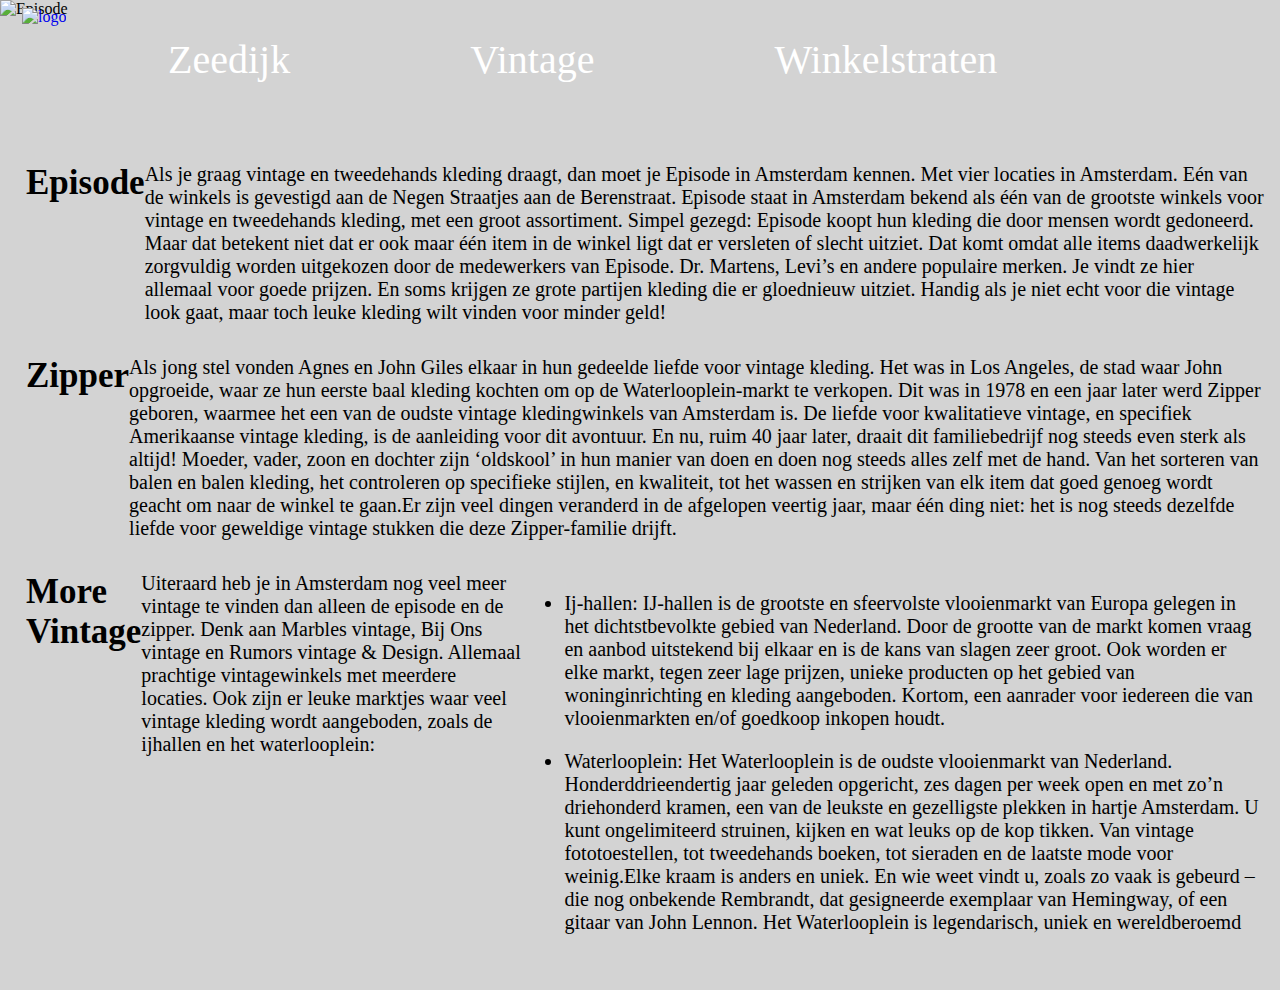
==== vintage.html @ 0643d3e7 "geupload" ====
<!DOCTYPE html>
<html lang="en">
<head>
    <meta charset="UTF-8">
    <meta name="viewport" content="width=device-width, initial-scale=1.0">
    <title>Document</title>
    <link rel="stylesheet" href="./style.css">

</head>
<body>
    <body style="background-color:lightgrey;"></body>

     <!--Navigatie-->
     <nav>
        <ul>                                                       
            <li><a href="Zeedijk.html">Zeedijk</a></li>
            <li><a href="Vintage.html">Vintage</a></li>
            <li><a href="Winkelstraten.html">Winkelstraten</a></li>
        </ul>
    </nav>

    <img class="epies" src="img/Episode3.jpeg" alt="Episode">

    <section>
        <a href="index.html"><img src="img/logo2.png" alt="logo"></a>
    </section>

    <h1>Vintage</h1>

    <article>
    <h2>Episode</h2>
    <p>Als je graag vintage en tweedehands kleding draagt, dan moet je Episode in Amsterdam kennen. 
        Met vier locaties in Amsterdam. Eén van de winkels is gevestigd aan de Negen Straatjes aan de Berenstraat. 
        Episode staat in Amsterdam bekend als één van de grootste winkels voor vintage en tweedehands 
        kleding, met een groot assortiment. Simpel gezegd: Episode koopt hun kleding die door mensen 
        wordt gedoneerd. Maar dat betekent niet dat er ook maar één item in de winkel ligt dat er versleten 
        of slecht uitziet. Dat komt omdat alle items daadwerkelijk zorgvuldig worden uitgekozen door de medewerkers van Episode.
        Dr. Martens, Levi’s en andere populaire merken. Je vindt ze hier allemaal voor goede prijzen. 
        En soms krijgen ze grote partijen kleding die er gloednieuw uitziet. 
        Handig als je niet echt voor die vintage look gaat, maar toch leuke kleding wilt vinden voor minder geld!
        </p></article>

    <article>   
    <h2>Zipper</h2>
    <p>Als jong stel vonden Agnes en John Giles elkaar in hun gedeelde liefde voor vintage kleding. Het was in Los Angeles,
        de stad waar John opgroeide, waar ze hun eerste baal kleding kochten om op de Waterlooplein-markt te verkopen. 
        Dit was in 1978 en een jaar later werd Zipper geboren, waarmee het een van de oudste vintage kledingwinkels van Amsterdam is.
        De liefde voor kwalitatieve vintage, en specifiek Amerikaanse vintage kleding, is de aanleiding voor dit avontuur. 
        En nu, ruim 40 jaar later, draait dit familiebedrijf nog steeds even sterk als altijd! Moeder, vader, zoon en dochter 
        zijn ‘oldskool’ in hun manier van doen en doen nog steeds alles zelf met de hand. Van het sorteren van balen en balen kleding,
        het controleren op specifieke stijlen, en kwaliteit, tot het wassen en strijken van elk item dat goed genoeg wordt
        geacht om naar de winkel te gaan.Er zijn veel dingen veranderd in de afgelopen veertig jaar, maar één ding niet:
        het is nog steeds dezelfde liefde voor geweldige vintage stukken die deze Zipper-familie drijft.</p>
    </article>

    <article>  
    <h2>More Vintage</h2>
    <p>Uiteraard heb je in Amsterdam nog veel meer vintage te vinden dan alleen de episode en de zipper. Denk aan Marbles vintage, 
        Bij Ons vintage en Rumors vintage & Design. Allemaal prachtige vintagewinkels met meerdere locaties. 
        Ook zijn er leuke marktjes waar veel vintage kleding wordt aangeboden, zoals de ijhallen en het waterlooplein:
        <ul>
            <li>Ij-hallen:
                IJ-hallen is de grootste en sfeervolste vlooienmarkt van Europa gelegen in het dichtstbevolkte gebied van Nederland. 
                Door de grootte van de markt komen vraag en aanbod uitstekend bij elkaar en is de kans van slagen zeer groot.
                 Ook worden er elke markt, tegen zeer lage prijzen, unieke producten op het gebied van woninginrichting en kleding aangeboden. 
                Kortom, een aanrader voor iedereen die van vlooienmarkten en/of goedkoop inkopen houdt.</li>
                
            <li>Waterlooplein:
                Het Waterlooplein is de oudste vlooienmarkt van Nederland. Honderddrieendertig jaar geleden opgericht, 
                zes dagen per week open en met zo’n driehonderd kramen, een van de leukste en gezelligste plekken in hartje Amsterdam. 
                U kunt ongelimiteerd struinen, kijken en wat leuks op de kop tikken. Van vintage fototoestellen, tot tweedehands boeken, 
                tot sieraden en de laatste mode voor weinig.Elke kraam is anders en uniek. En wie weet vindt u, 
                zoals zo vaak is gebeurd – die nog onbekende Rembrandt, dat gesigneerde exemplaar van Hemingway, 
                of een gitaar van John Lennon. Het Waterlooplein is legendarisch, uniek en wereldberoemd</li>
        </ul>
    </article>

</body>
</html>
---- style.css ----
* {
    padding: 0;
    margin: 0;
    box-sizing: border-box;
}

body{
    background-color: rgb(233, 231, 231)
}

h1{
    font-size: 7em;
    text-align: center;
    color: white;
    position: relative;
    bottom: 5em;
}


h1 + p{
    font-size: 4em;
    text-align: center;
    color: white;
    position: relative;
    bottom: 9em;
}

h2, h3{
    font-size: 35px;
    margin-left: 10px;
} 

nav ul{
    text-decoration: none;
}

/* buttons homepage*/

a:link{
    text-decoration: none;
    transition: background 0.5s ease;
    padding: 10px;
    border-radius: 0.3em;
}

nav ul{
    list-style: none;
    display: flex;
    position: absolute;
    top: 4%;
    left: 10%;
    font-size: 40px;
    justify-content: flex-end;
    gap: 4em;
}


nav ul li a{
    color: white;
}


nav li:last-child{
    margin-right: 0px;
}

nav li:first-child{
    margin-left: 30px;
}

li a:hover{
    color: black;
    background-color: white;
}


/* buttons homepage*/


.Foto{
    width: 100vw;
    height: 800px;
    margin-bottom: 0px;
}


main p{
    margin-right: 35em;
    font-size:20px;
    padding: 1em;
    border-radius: 0.3em;
}


.Kalver{
    float: right;
    max-width: 30%;
    margin-right: 120px;
    margin-top: 0px;
}

/*zeedijk*/

.cover{
    color: white;
    font-size: 2em;
    position: relative;
    bottom: 17em;
}

.dijk{
    width: 100vw;
}

/*Vintage*/

.epies {
    width: 100vw;
    height: 80%;
}


/*Winkelstraten*/

.straat {
    width: 100vw;
}

/*Markten*/

.markt {
    width: 100vw;
}


/*De stukjes tekst*/

article {
    padding-left: 1em;
    padding-right: 5em;
    padding-top: 2em;
    padding-bottom: 1em;
}

article p{
    color: black;
    font-size: 20px;
}

article ul :first-child{
    font-size: 20px;
    margin-top: 1em;
    margin-left: 2em;
}

article ul :last-child{
    margin-top: 1em;
    margin-left: 2em;
    font-size: 20px;
}

article ul :last-child {
    margin-bottom: 40px;
}

section {
   background-repeat: no-repeat;
   position: absolute;
   top: 8px;
   left: 12px;  
}

.sumibu {
    padding: 1em;
}

div img{
    display: flex;
    max-width: 25%;
}

article {
    display: flex;
    padding: 1em;
}

article img {
    max-width: 20%;
}
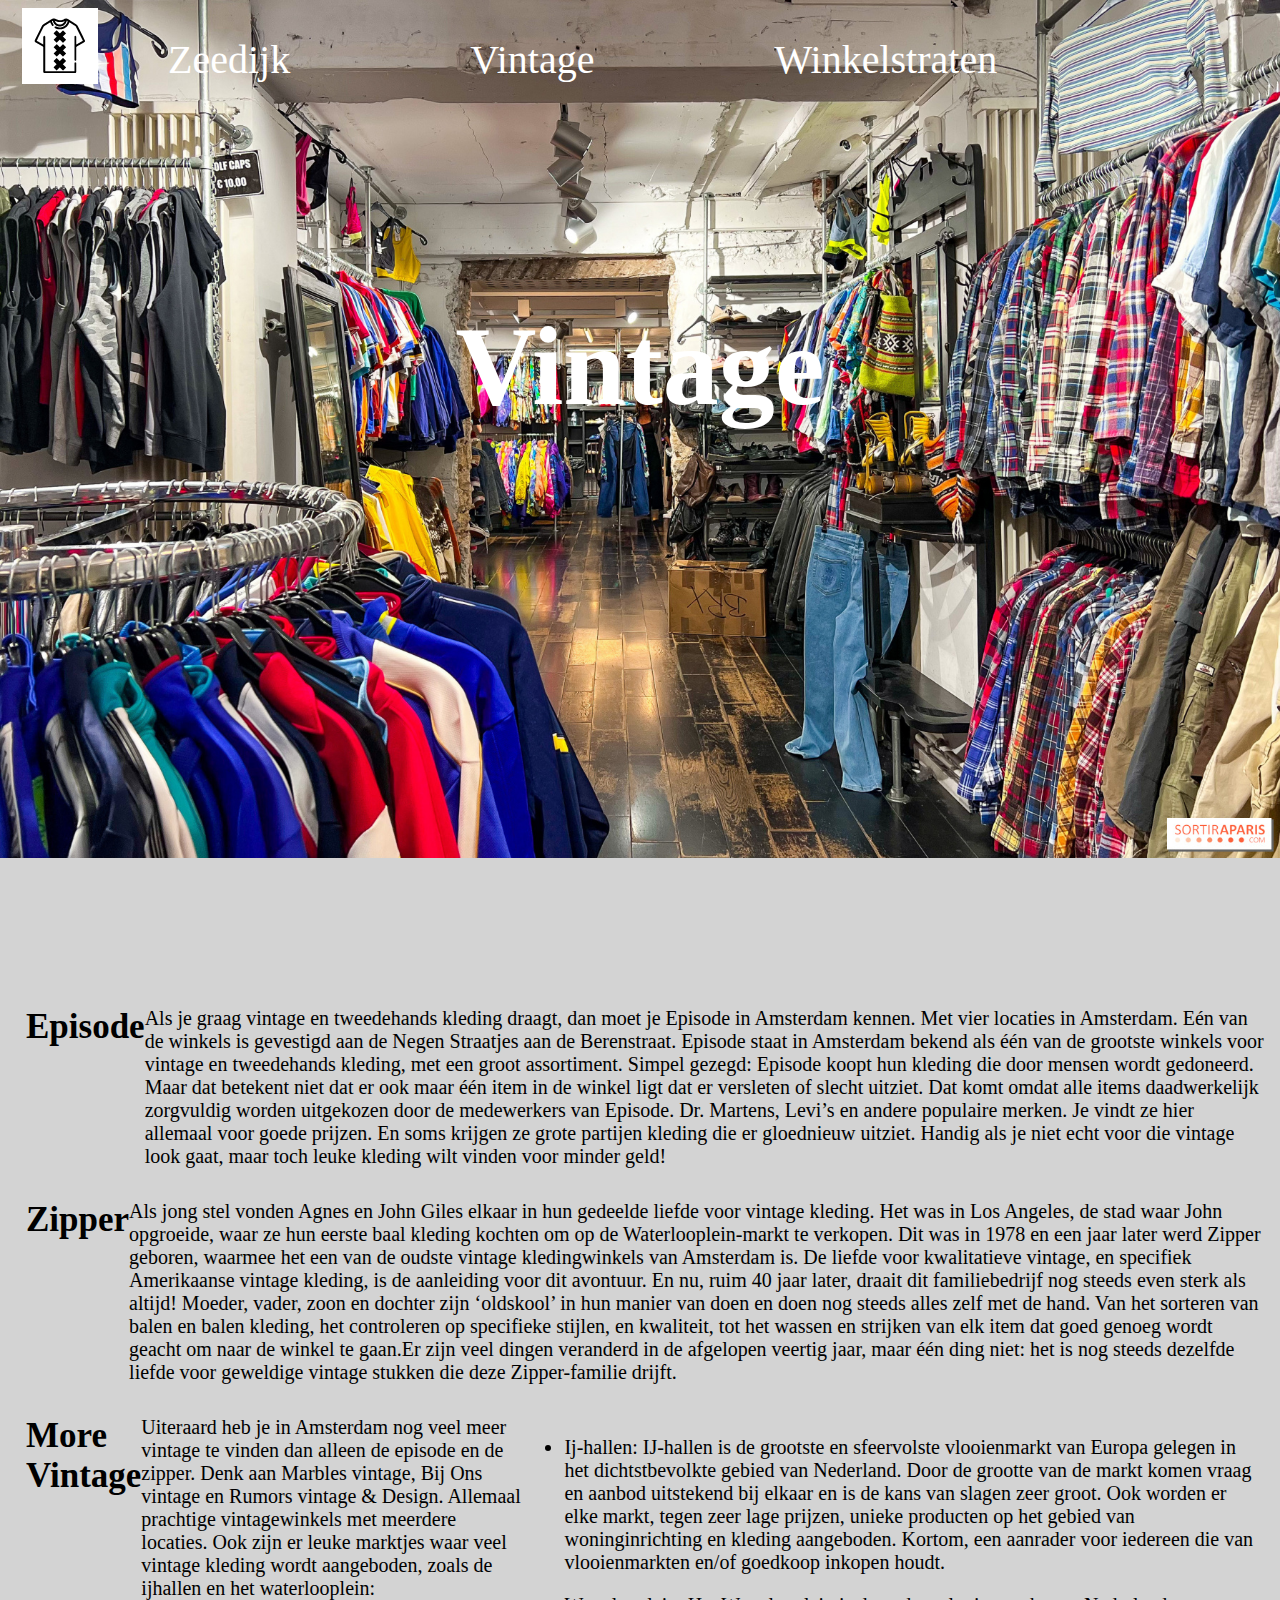
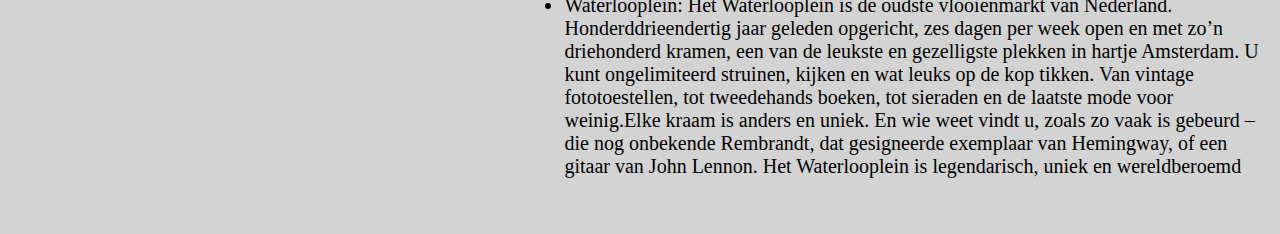
==== commit 7adb7741: "hoofdletters lists" ====
--- a/vintage.html
+++ b/vintage.html
@@ -13,9 +13,9 @@
      <!--Navigatie-->
      <nav>
         <ul>                                                       
-            <li><a href="Zeedijk.html">Zeedijk</a></li>
+            <li><a href="zeedijk.html">Zeedijk</a></li>
             <li><a href="Vintage.html">Vintage</a></li>
-            <li><a href="Winkelstraten.html">Winkelstraten</a></li>
+            <li><a href="winkelstraten.html">Winkelstraten</a></li>
         </ul>
     </nav>
 
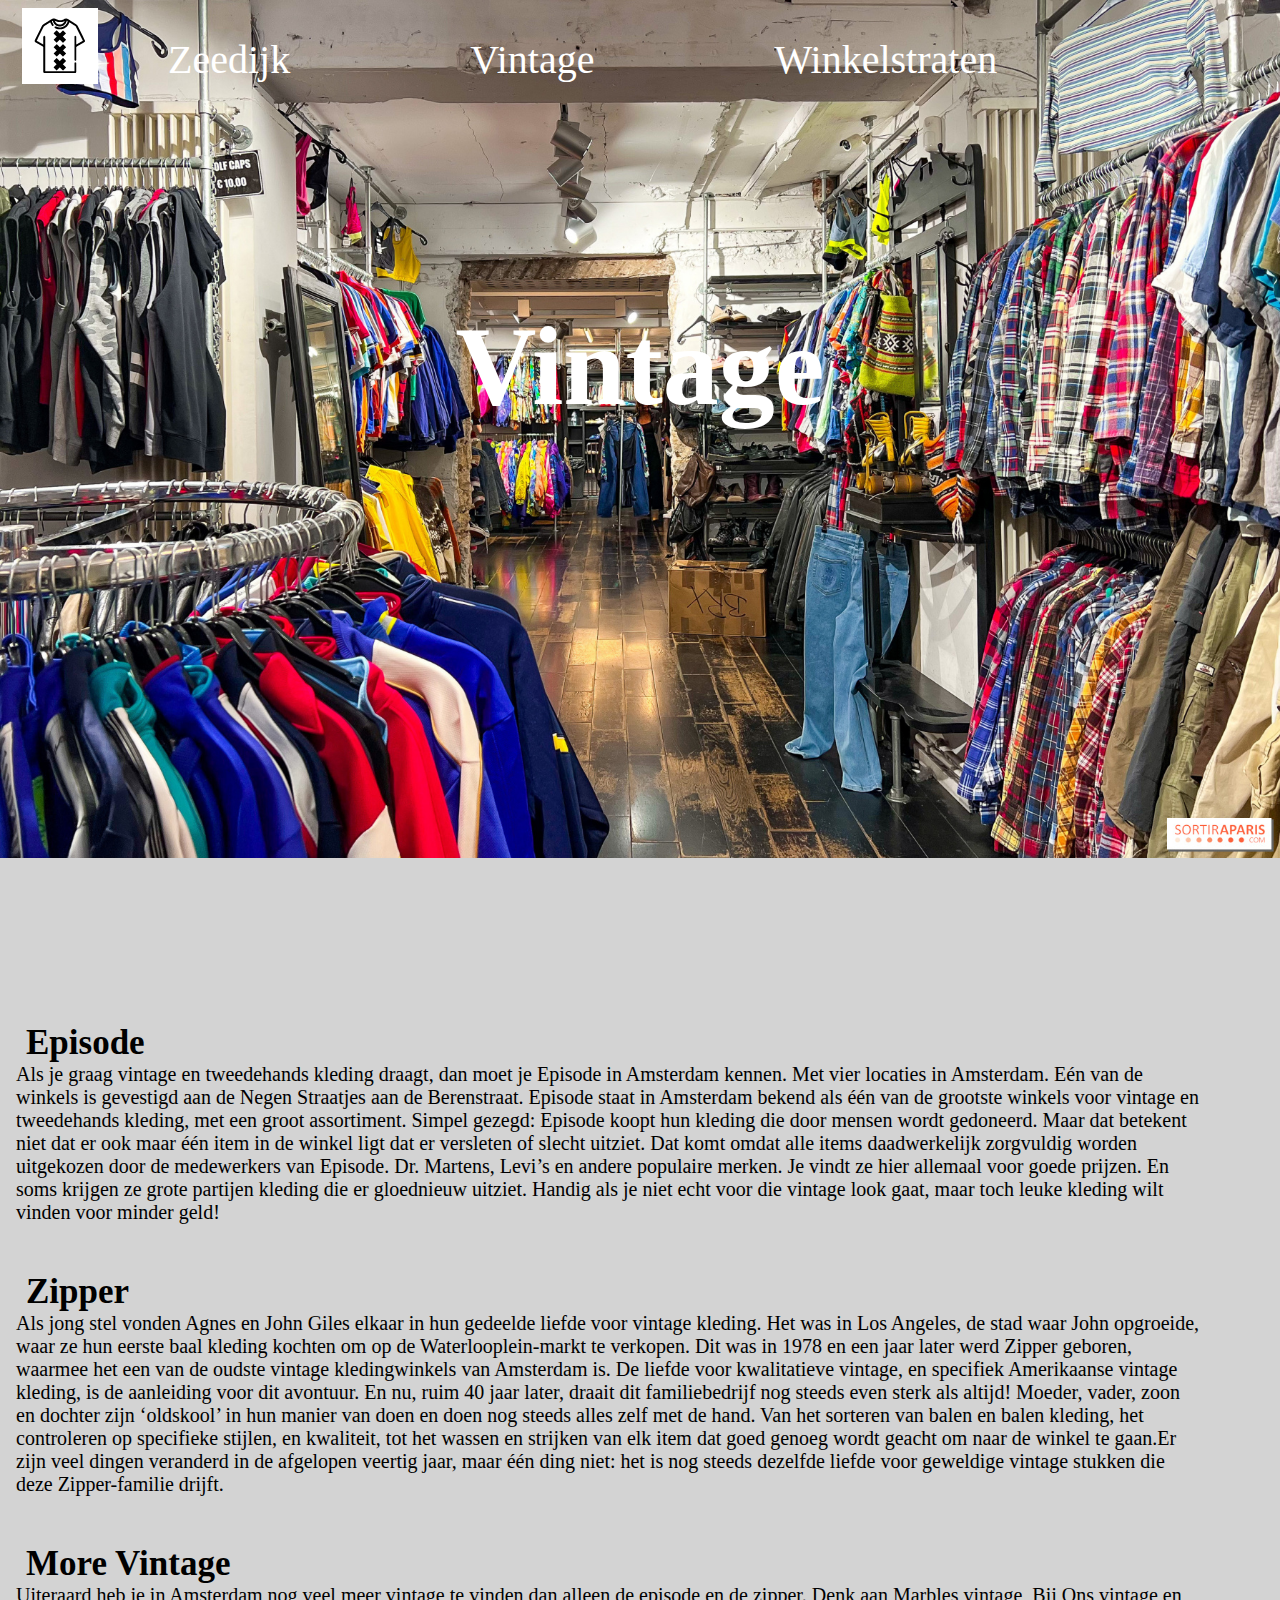
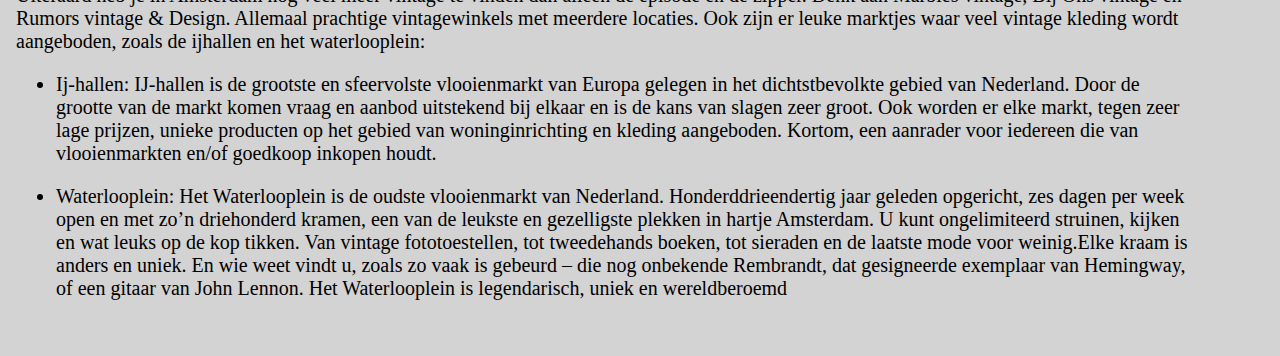
==== commit 3d3c4dcd: "schoongemaakt" ====
--- a/vintage.html
+++ b/vintage.html
@@ -14,7 +14,7 @@
      <nav>
         <ul>                                                       
             <li><a href="zeedijk.html">Zeedijk</a></li>
-            <li><a href="Vintage.html">Vintage</a></li>
+            <li><a href="vintage.html">Vintage</a></li>
             <li><a href="winkelstraten.html">Winkelstraten</a></li>
         </ul>
     </nav>
@@ -28,51 +28,53 @@
     <h1>Vintage</h1>
 
     <article>
-    <h2>Episode</h2>
-    <p>Als je graag vintage en tweedehands kleding draagt, dan moet je Episode in Amsterdam kennen. 
-        Met vier locaties in Amsterdam. Eén van de winkels is gevestigd aan de Negen Straatjes aan de Berenstraat. 
-        Episode staat in Amsterdam bekend als één van de grootste winkels voor vintage en tweedehands 
-        kleding, met een groot assortiment. Simpel gezegd: Episode koopt hun kleding die door mensen 
-        wordt gedoneerd. Maar dat betekent niet dat er ook maar één item in de winkel ligt dat er versleten 
-        of slecht uitziet. Dat komt omdat alle items daadwerkelijk zorgvuldig worden uitgekozen door de medewerkers van Episode.
-        Dr. Martens, Levi’s en andere populaire merken. Je vindt ze hier allemaal voor goede prijzen. 
-        En soms krijgen ze grote partijen kleding die er gloednieuw uitziet. 
-        Handig als je niet echt voor die vintage look gaat, maar toch leuke kleding wilt vinden voor minder geld!
-        </p></article>
+        <h2>Episode</h2>
+            <p>Als je graag vintage en tweedehands kleding draagt, dan moet je Episode in Amsterdam kennen. 
+                Met vier locaties in Amsterdam. Eén van de winkels is gevestigd aan de Negen Straatjes aan de Berenstraat. 
+                Episode staat in Amsterdam bekend als één van de grootste winkels voor vintage en tweedehands 
+                kleding, met een groot assortiment. Simpel gezegd: Episode koopt hun kleding die door mensen 
+                wordt gedoneerd. Maar dat betekent niet dat er ook maar één item in de winkel ligt dat er versleten 
+                of slecht uitziet. Dat komt omdat alle items daadwerkelijk zorgvuldig worden uitgekozen door de medewerkers van Episode.
+                Dr. Martens, Levi’s en andere populaire merken. Je vindt ze hier allemaal voor goede prijzen. 
+                En soms krijgen ze grote partijen kleding die er gloednieuw uitziet. 
+                Handig als je niet echt voor die vintage look gaat, maar toch leuke kleding wilt vinden voor minder geld!
+            </p>
+    </article>
 
     <article>   
-    <h2>Zipper</h2>
-    <p>Als jong stel vonden Agnes en John Giles elkaar in hun gedeelde liefde voor vintage kleding. Het was in Los Angeles,
-        de stad waar John opgroeide, waar ze hun eerste baal kleding kochten om op de Waterlooplein-markt te verkopen. 
-        Dit was in 1978 en een jaar later werd Zipper geboren, waarmee het een van de oudste vintage kledingwinkels van Amsterdam is.
-        De liefde voor kwalitatieve vintage, en specifiek Amerikaanse vintage kleding, is de aanleiding voor dit avontuur. 
-        En nu, ruim 40 jaar later, draait dit familiebedrijf nog steeds even sterk als altijd! Moeder, vader, zoon en dochter 
-        zijn ‘oldskool’ in hun manier van doen en doen nog steeds alles zelf met de hand. Van het sorteren van balen en balen kleding,
-        het controleren op specifieke stijlen, en kwaliteit, tot het wassen en strijken van elk item dat goed genoeg wordt
-        geacht om naar de winkel te gaan.Er zijn veel dingen veranderd in de afgelopen veertig jaar, maar één ding niet:
-        het is nog steeds dezelfde liefde voor geweldige vintage stukken die deze Zipper-familie drijft.</p>
+        <h2>Zipper</h2>
+            <p>Als jong stel vonden Agnes en John Giles elkaar in hun gedeelde liefde voor vintage kleding. Het was in Los Angeles,
+                de stad waar John opgroeide, waar ze hun eerste baal kleding kochten om op de Waterlooplein-markt te verkopen. 
+                Dit was in 1978 en een jaar later werd Zipper geboren, waarmee het een van de oudste vintage kledingwinkels van Amsterdam is.
+                De liefde voor kwalitatieve vintage, en specifiek Amerikaanse vintage kleding, is de aanleiding voor dit avontuur. 
+                En nu, ruim 40 jaar later, draait dit familiebedrijf nog steeds even sterk als altijd! Moeder, vader, zoon en dochter 
+                zijn ‘oldskool’ in hun manier van doen en doen nog steeds alles zelf met de hand. Van het sorteren van balen en balen kleding,
+                het controleren op specifieke stijlen, en kwaliteit, tot het wassen en strijken van elk item dat goed genoeg wordt
+                geacht om naar de winkel te gaan.Er zijn veel dingen veranderd in de afgelopen veertig jaar, maar één ding niet:
+                het is nog steeds dezelfde liefde voor geweldige vintage stukken die deze Zipper-familie drijft.
+            </p>
     </article>
 
     <article>  
-    <h2>More Vintage</h2>
-    <p>Uiteraard heb je in Amsterdam nog veel meer vintage te vinden dan alleen de episode en de zipper. Denk aan Marbles vintage, 
-        Bij Ons vintage en Rumors vintage & Design. Allemaal prachtige vintagewinkels met meerdere locaties. 
-        Ook zijn er leuke marktjes waar veel vintage kleding wordt aangeboden, zoals de ijhallen en het waterlooplein:
-        <ul>
-            <li>Ij-hallen:
-                IJ-hallen is de grootste en sfeervolste vlooienmarkt van Europa gelegen in het dichtstbevolkte gebied van Nederland. 
-                Door de grootte van de markt komen vraag en aanbod uitstekend bij elkaar en is de kans van slagen zeer groot.
-                 Ook worden er elke markt, tegen zeer lage prijzen, unieke producten op het gebied van woninginrichting en kleding aangeboden. 
-                Kortom, een aanrader voor iedereen die van vlooienmarkten en/of goedkoop inkopen houdt.</li>
-                
-            <li>Waterlooplein:
-                Het Waterlooplein is de oudste vlooienmarkt van Nederland. Honderddrieendertig jaar geleden opgericht, 
-                zes dagen per week open en met zo’n driehonderd kramen, een van de leukste en gezelligste plekken in hartje Amsterdam. 
-                U kunt ongelimiteerd struinen, kijken en wat leuks op de kop tikken. Van vintage fototoestellen, tot tweedehands boeken, 
-                tot sieraden en de laatste mode voor weinig.Elke kraam is anders en uniek. En wie weet vindt u, 
-                zoals zo vaak is gebeurd – die nog onbekende Rembrandt, dat gesigneerde exemplaar van Hemingway, 
-                of een gitaar van John Lennon. Het Waterlooplein is legendarisch, uniek en wereldberoemd</li>
-        </ul>
+        <h2>More Vintage</h2>
+            <p>Uiteraard heb je in Amsterdam nog veel meer vintage te vinden dan alleen de episode en de zipper. Denk aan Marbles vintage, 
+                Bij Ons vintage en Rumors vintage & Design. Allemaal prachtige vintagewinkels met meerdere locaties. 
+                Ook zijn er leuke marktjes waar veel vintage kleding wordt aangeboden, zoals de ijhallen en het waterlooplein:
+                <ul>
+                    <li>Ij-hallen:
+                        IJ-hallen is de grootste en sfeervolste vlooienmarkt van Europa gelegen in het dichtstbevolkte gebied van Nederland. 
+                        Door de grootte van de markt komen vraag en aanbod uitstekend bij elkaar en is de kans van slagen zeer groot.
+                        Ook worden er elke markt, tegen zeer lage prijzen, unieke producten op het gebied van woninginrichting en kleding aangeboden. 
+                        Kortom, een aanrader voor iedereen die van vlooienmarkten en/of goedkoop inkopen houdt.</li>
+                        
+                    <li>Waterlooplein:
+                        Het Waterlooplein is de oudste vlooienmarkt van Nederland. Honderddrieendertig jaar geleden opgericht, 
+                        zes dagen per week open en met zo’n driehonderd kramen, een van de leukste en gezelligste plekken in hartje Amsterdam. 
+                        U kunt ongelimiteerd struinen, kijken en wat leuks op de kop tikken. Van vintage fototoestellen, tot tweedehands boeken, 
+                        tot sieraden en de laatste mode voor weinig.Elke kraam is anders en uniek. En wie weet vindt u, 
+                        zoals zo vaak is gebeurd – die nog onbekende Rembrandt, dat gesigneerde exemplaar van Hemingway, 
+                        of een gitaar van John Lennon. Het Waterlooplein is legendarisch, uniek en wereldberoemd</li>
+            </ul>
     </article>
 
 </body>
--- a/style.css
+++ b/style.css
@@ -126,12 +126,6 @@
     width: 100vw;
 }
 
-/*Markten*/
-
-.markt {
-    width: 100vw;
-}
-
 
 /*De stukjes tekst*/
 
@@ -170,20 +164,4 @@
    left: 12px;  
 }
 
-.sumibu {
-    padding: 1em;
-}
 
-div img{
-    display: flex;
-    max-width: 25%;
-}
-
-article {
-    display: flex;
-    padding: 1em;
-}
-
-article img {
-    max-width: 20%;
-}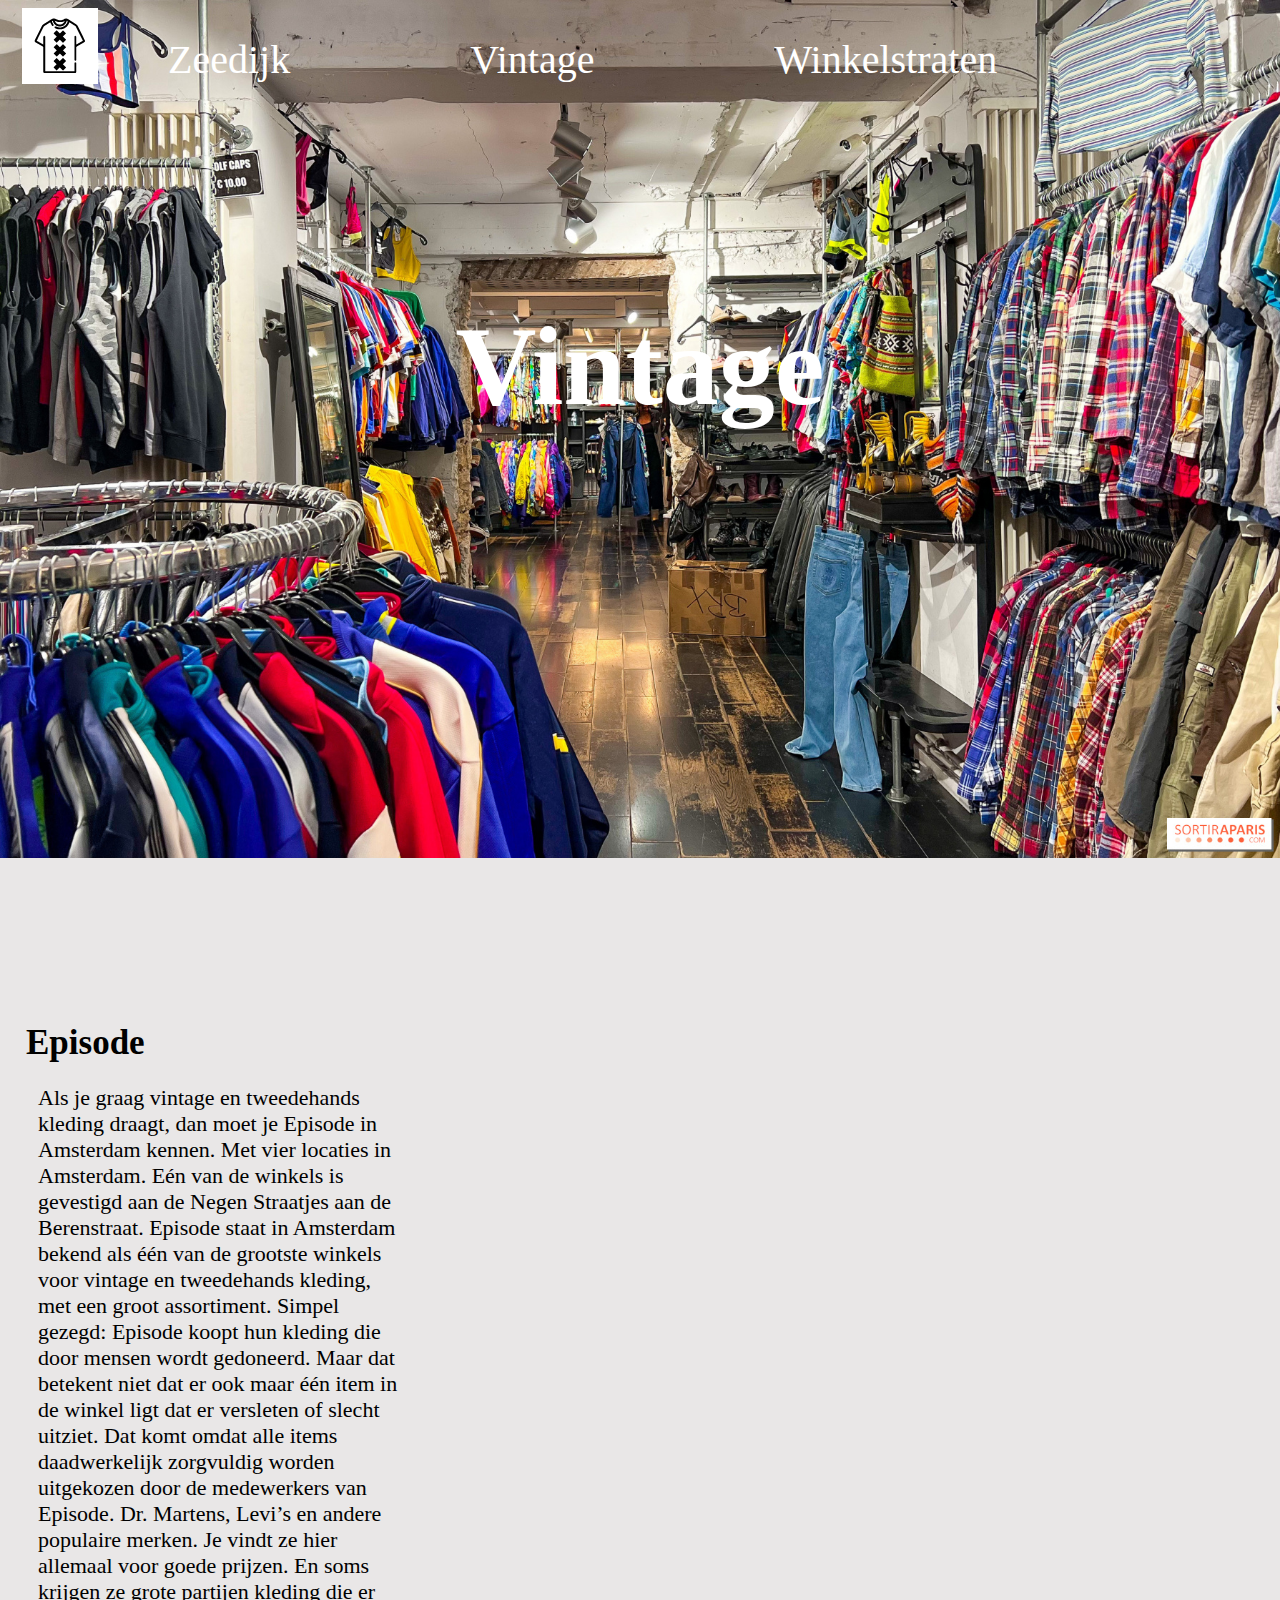
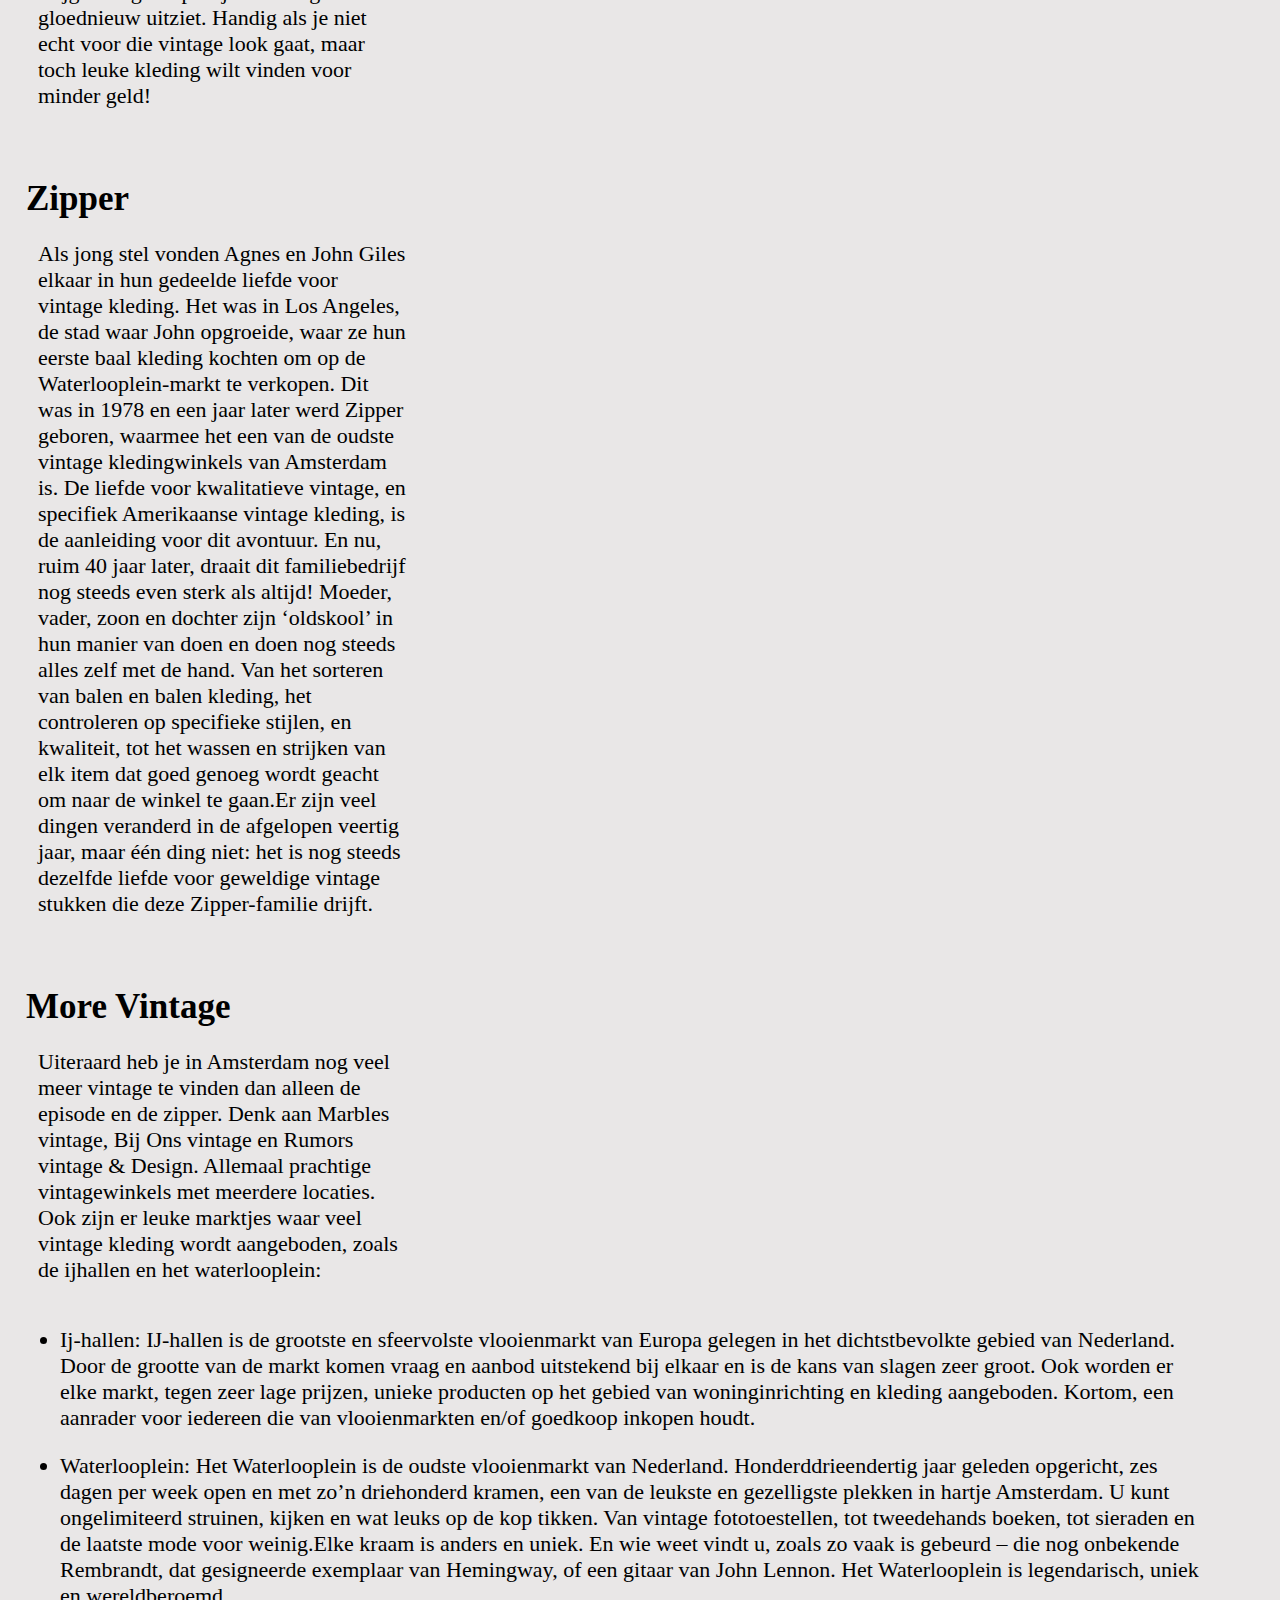
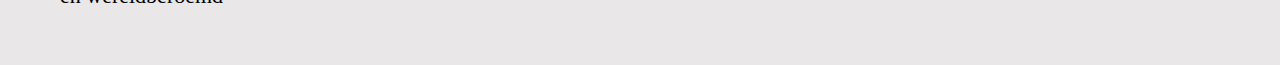
==== commit 540b3685: "headers en mais toegevoegd" ====
--- a/vintage.html
+++ b/vintage.html
@@ -5,77 +5,79 @@
     <meta name="viewport" content="width=device-width, initial-scale=1.0">
     <title>Document</title>
     <link rel="stylesheet" href="./style.css">
+</head>
 
-</head>
 <body>
-    <body style="background-color:lightgrey;"></body>
+    <header>
+        
+        <!--Navigatie-->
+        <nav>
+            <ul>                                                       
+                <li><a href="zeedijk.html">Zeedijk</a></li>
+                <li><a href="vintage.html">Vintage</a></li>
+                <li><a href="winkelstraten.html">Winkelstraten</a></li>
+            </ul>
+        </nav>
 
-     <!--Navigatie-->
-     <nav>
-        <ul>                                                       
-            <li><a href="zeedijk.html">Zeedijk</a></li>
-            <li><a href="vintage.html">Vintage</a></li>
-            <li><a href="winkelstraten.html">Winkelstraten</a></li>
-        </ul>
-    </nav>
+        <img class="epies" src="img/Episode3.jpeg" alt="Episode">
+        
+        <section>
+            <a href="index.html"><img src="img/logo2.png" alt="logo"></a>
+        </section>
+    </header>
 
-    <img class="epies" src="img/Episode3.jpeg" alt="Episode">
+    <main>
+        <h1>Vintage</h1>
 
-    <section>
-        <a href="index.html"><img src="img/logo2.png" alt="logo"></a>
-    </section>
+        <article>
+            <h2>Episode</h2>
+                <p>Als je graag vintage en tweedehands kleding draagt, dan moet je Episode in Amsterdam kennen. 
+                    Met vier locaties in Amsterdam. Eén van de winkels is gevestigd aan de Negen Straatjes aan de Berenstraat. 
+                    Episode staat in Amsterdam bekend als één van de grootste winkels voor vintage en tweedehands 
+                    kleding, met een groot assortiment. Simpel gezegd: Episode koopt hun kleding die door mensen 
+                    wordt gedoneerd. Maar dat betekent niet dat er ook maar één item in de winkel ligt dat er versleten 
+                    of slecht uitziet. Dat komt omdat alle items daadwerkelijk zorgvuldig worden uitgekozen door de medewerkers van Episode.
+                    Dr. Martens, Levi’s en andere populaire merken. Je vindt ze hier allemaal voor goede prijzen. 
+                    En soms krijgen ze grote partijen kleding die er gloednieuw uitziet. 
+                    Handig als je niet echt voor die vintage look gaat, maar toch leuke kleding wilt vinden voor minder geld!
+                </p>
+        </article>
 
-    <h1>Vintage</h1>
+        <article>   
+            <h2>Zipper</h2>
+                <p>Als jong stel vonden Agnes en John Giles elkaar in hun gedeelde liefde voor vintage kleding. Het was in Los Angeles,
+                    de stad waar John opgroeide, waar ze hun eerste baal kleding kochten om op de Waterlooplein-markt te verkopen. 
+                    Dit was in 1978 en een jaar later werd Zipper geboren, waarmee het een van de oudste vintage kledingwinkels van Amsterdam is.
+                    De liefde voor kwalitatieve vintage, en specifiek Amerikaanse vintage kleding, is de aanleiding voor dit avontuur. 
+                    En nu, ruim 40 jaar later, draait dit familiebedrijf nog steeds even sterk als altijd! Moeder, vader, zoon en dochter 
+                    zijn ‘oldskool’ in hun manier van doen en doen nog steeds alles zelf met de hand. Van het sorteren van balen en balen kleding,
+                    het controleren op specifieke stijlen, en kwaliteit, tot het wassen en strijken van elk item dat goed genoeg wordt
+                    geacht om naar de winkel te gaan.Er zijn veel dingen veranderd in de afgelopen veertig jaar, maar één ding niet:
+                    het is nog steeds dezelfde liefde voor geweldige vintage stukken die deze Zipper-familie drijft.
+                </p>
+        </article>
 
-    <article>
-        <h2>Episode</h2>
-            <p>Als je graag vintage en tweedehands kleding draagt, dan moet je Episode in Amsterdam kennen. 
-                Met vier locaties in Amsterdam. Eén van de winkels is gevestigd aan de Negen Straatjes aan de Berenstraat. 
-                Episode staat in Amsterdam bekend als één van de grootste winkels voor vintage en tweedehands 
-                kleding, met een groot assortiment. Simpel gezegd: Episode koopt hun kleding die door mensen 
-                wordt gedoneerd. Maar dat betekent niet dat er ook maar één item in de winkel ligt dat er versleten 
-                of slecht uitziet. Dat komt omdat alle items daadwerkelijk zorgvuldig worden uitgekozen door de medewerkers van Episode.
-                Dr. Martens, Levi’s en andere populaire merken. Je vindt ze hier allemaal voor goede prijzen. 
-                En soms krijgen ze grote partijen kleding die er gloednieuw uitziet. 
-                Handig als je niet echt voor die vintage look gaat, maar toch leuke kleding wilt vinden voor minder geld!
-            </p>
-    </article>
-
-    <article>   
-        <h2>Zipper</h2>
-            <p>Als jong stel vonden Agnes en John Giles elkaar in hun gedeelde liefde voor vintage kleding. Het was in Los Angeles,
-                de stad waar John opgroeide, waar ze hun eerste baal kleding kochten om op de Waterlooplein-markt te verkopen. 
-                Dit was in 1978 en een jaar later werd Zipper geboren, waarmee het een van de oudste vintage kledingwinkels van Amsterdam is.
-                De liefde voor kwalitatieve vintage, en specifiek Amerikaanse vintage kleding, is de aanleiding voor dit avontuur. 
-                En nu, ruim 40 jaar later, draait dit familiebedrijf nog steeds even sterk als altijd! Moeder, vader, zoon en dochter 
-                zijn ‘oldskool’ in hun manier van doen en doen nog steeds alles zelf met de hand. Van het sorteren van balen en balen kleding,
-                het controleren op specifieke stijlen, en kwaliteit, tot het wassen en strijken van elk item dat goed genoeg wordt
-                geacht om naar de winkel te gaan.Er zijn veel dingen veranderd in de afgelopen veertig jaar, maar één ding niet:
-                het is nog steeds dezelfde liefde voor geweldige vintage stukken die deze Zipper-familie drijft.
-            </p>
-    </article>
-
-    <article>  
-        <h2>More Vintage</h2>
-            <p>Uiteraard heb je in Amsterdam nog veel meer vintage te vinden dan alleen de episode en de zipper. Denk aan Marbles vintage, 
-                Bij Ons vintage en Rumors vintage & Design. Allemaal prachtige vintagewinkels met meerdere locaties. 
-                Ook zijn er leuke marktjes waar veel vintage kleding wordt aangeboden, zoals de ijhallen en het waterlooplein:
-                <ul>
-                    <li>Ij-hallen:
-                        IJ-hallen is de grootste en sfeervolste vlooienmarkt van Europa gelegen in het dichtstbevolkte gebied van Nederland. 
-                        Door de grootte van de markt komen vraag en aanbod uitstekend bij elkaar en is de kans van slagen zeer groot.
-                        Ook worden er elke markt, tegen zeer lage prijzen, unieke producten op het gebied van woninginrichting en kleding aangeboden. 
-                        Kortom, een aanrader voor iedereen die van vlooienmarkten en/of goedkoop inkopen houdt.</li>
-                        
-                    <li>Waterlooplein:
-                        Het Waterlooplein is de oudste vlooienmarkt van Nederland. Honderddrieendertig jaar geleden opgericht, 
-                        zes dagen per week open en met zo’n driehonderd kramen, een van de leukste en gezelligste plekken in hartje Amsterdam. 
-                        U kunt ongelimiteerd struinen, kijken en wat leuks op de kop tikken. Van vintage fototoestellen, tot tweedehands boeken, 
-                        tot sieraden en de laatste mode voor weinig.Elke kraam is anders en uniek. En wie weet vindt u, 
-                        zoals zo vaak is gebeurd – die nog onbekende Rembrandt, dat gesigneerde exemplaar van Hemingway, 
-                        of een gitaar van John Lennon. Het Waterlooplein is legendarisch, uniek en wereldberoemd</li>
-            </ul>
-    </article>
-
+        <article>  
+            <h2>More Vintage</h2>
+                <p>Uiteraard heb je in Amsterdam nog veel meer vintage te vinden dan alleen de episode en de zipper. Denk aan Marbles vintage, 
+                    Bij Ons vintage en Rumors vintage & Design. Allemaal prachtige vintagewinkels met meerdere locaties. 
+                    Ook zijn er leuke marktjes waar veel vintage kleding wordt aangeboden, zoals de ijhallen en het waterlooplein:
+                    <ul>
+                        <li>Ij-hallen:
+                            IJ-hallen is de grootste en sfeervolste vlooienmarkt van Europa gelegen in het dichtstbevolkte gebied van Nederland. 
+                            Door de grootte van de markt komen vraag en aanbod uitstekend bij elkaar en is de kans van slagen zeer groot.
+                            Ook worden er elke markt, tegen zeer lage prijzen, unieke producten op het gebied van woninginrichting en kleding aangeboden. 
+                            Kortom, een aanrader voor iedereen die van vlooienmarkten en/of goedkoop inkopen houdt.</li>
+                            
+                        <li>Waterlooplein:
+                            Het Waterlooplein is de oudste vlooienmarkt van Nederland. Honderddrieendertig jaar geleden opgericht, 
+                            zes dagen per week open en met zo’n driehonderd kramen, een van de leukste en gezelligste plekken in hartje Amsterdam. 
+                            U kunt ongelimiteerd struinen, kijken en wat leuks op de kop tikken. Van vintage fototoestellen, tot tweedehands boeken, 
+                            tot sieraden en de laatste mode voor weinig.Elke kraam is anders en uniek. En wie weet vindt u, 
+                            zoals zo vaak is gebeurd – die nog onbekende Rembrandt, dat gesigneerde exemplaar van Hemingway, 
+                            of een gitaar van John Lennon. Het Waterlooplein is legendarisch, uniek en wereldberoemd</li>
+                </ul>
+        </article>
+    </main>
 </body>
 </html>--- a/style.css
+++ b/style.css
@@ -4,11 +4,11 @@
     box-sizing: border-box;
 }
 
-body{
+body {
     background-color: rgb(233, 231, 231)
 }
 
-h1{
+h1 {
     font-size: 7em;
     text-align: center;
     color: white;
@@ -17,33 +17,48 @@
 }
 
 
-h1 + p{
-    font-size: 4em;
+h1 + p {
+    font-size: 2em;
     text-align: center;
-    color: white;
+    color: rgb(10, 10, 10);
     position: relative;
-    bottom: 9em;
+    bottom: 1em;
+    margin: 0.5em;
 }
 
-h2, h3{
+
+h2, h3 {
     font-size: 35px;
     margin-left: 10px;
+    margin-top: 0px;
 } 
 
-nav ul{
+nav ul {
     text-decoration: none;
 }
 
+.text {
+    font-size: 4em;
+}
+
+main p {
+    margin-right: 35em;
+    font-size:20px;
+    padding: 1em;
+}
+
+
+
 /* buttons homepage*/
-
-a:link{
+a:link {
     text-decoration: none;
     transition: background 0.5s ease;
     padding: 10px;
     border-radius: 0.3em;
 }
 
-nav ul{
+/*positie buttons*/
+nav ul {
     list-style: none;
     display: flex;
     position: absolute;
@@ -53,18 +68,13 @@
     justify-content: flex-end;
     gap: 4em;
 }
+/*positie buttons*/
 
-
-nav ul li a{
+nav ul li a {
     color: white;
 }
 
-
-nav li:last-child{
-    margin-right: 0px;
-}
-
-nav li:first-child{
+nav li:first-child {
     margin-left: 30px;
 }
 
@@ -72,63 +82,45 @@
     color: black;
     background-color: white;
 }
-
-
 /* buttons homepage*/
 
 
-.Foto{
+/*positie logo*/
+section {
+    background-repeat: no-repeat;
+    position: absolute;
+    top: 8px;
+    left: 12px;  
+ }
+ /*positie logo*/
+ 
+
+.Foto {
     width: 100vw;
     height: 800px;
-    margin-bottom: 0px;
 }
 
 
-main p{
-    margin-right: 35em;
-    font-size:20px;
-    padding: 1em;
-    border-radius: 0.3em;
+.Kalver {
+    float: right;
+    max-width: 30%;
+    margin-right: 120px;
+}
+
+.subtext {
+    color: rgb(21, 20, 20);
+    font-size: 2em;
 }
 
 
-.Kalver{
-    float: right;
-    max-width: 30%;
-    margin-right: 120px;
-    margin-top: 0px;
-}
-
-/*zeedijk*/
-
-.cover{
-    color: white;
-    font-size: 2em;
-    position: relative;
-    bottom: 17em;
-}
-
-.dijk{
+/*achtergrondfoto's*/
+.dijk, .epies, .straat {
     width: 100vw;
 }
-
-/*Vintage*/
-
-.epies {
-    width: 100vw;
-    height: 80%;
-}
-
-
-/*Winkelstraten*/
-
-.straat {
-    width: 100vw;
-}
+/*achtergrondfoto's*/
 
 
 /*De stukjes tekst*/
-
 article {
     padding-left: 1em;
     padding-right: 5em;
@@ -136,32 +128,22 @@
     padding-bottom: 1em;
 }
 
-article p{
+article p {
     color: black;
-    font-size: 20px;
+    font-size: 22px;
 }
 
-article ul :first-child{
-    font-size: 20px;
+article ul :first-child {
     margin-top: 1em;
     margin-left: 2em;
-}
-
-article ul :last-child{
-    margin-top: 1em;
-    margin-left: 2em;
-    font-size: 20px;
+    font-size: 22px;
 }
 
 article ul :last-child {
+    margin-top: 1em;
+    margin-left: 2em;
     margin-bottom: 40px;
+    font-size: 22px;
 }
+/*De stukjes tekst*/
 
-section {
-   background-repeat: no-repeat;
-   position: absolute;
-   top: 8px;
-   left: 12px;  
-}
-
-
